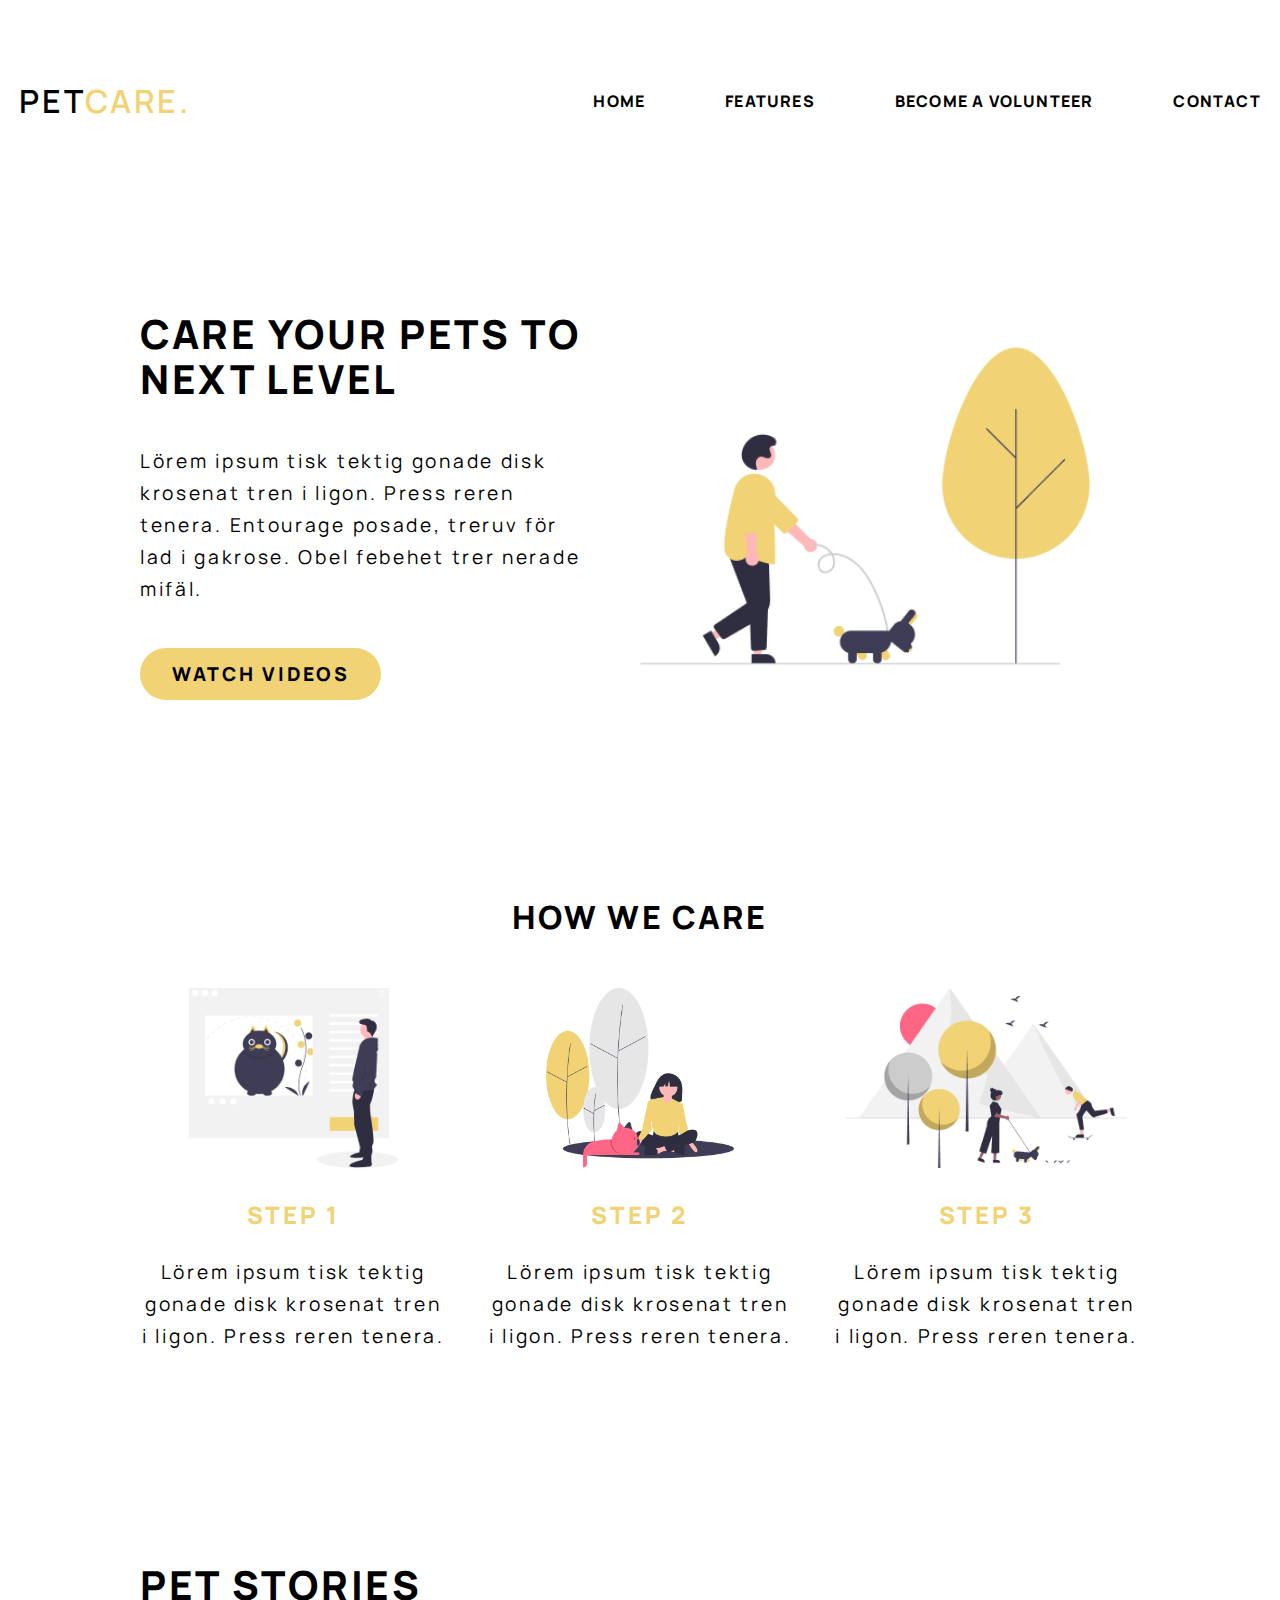
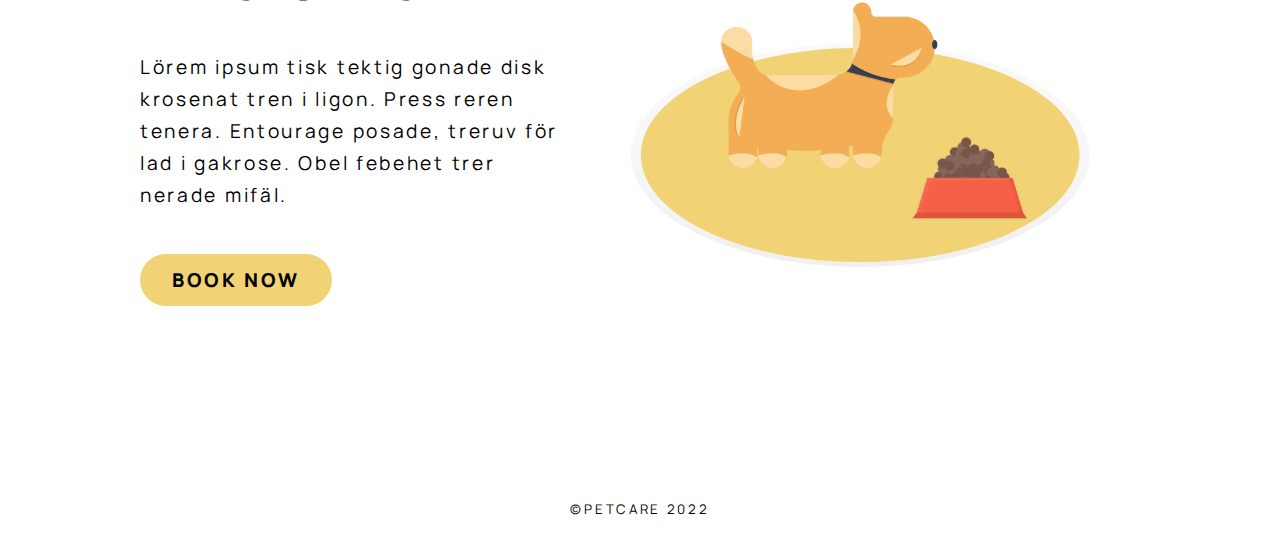
==== demo/index.html @ a37661ce "first commit" ====
<!DOCTYPE html>
<html lang="en">
<head>
    <meta charset="UTF-8">
    <meta http-equiv="X-UA-Compatible" content="IE=edge">
    <meta name="viewport" content="width=device-width, initial-scale=1.0">
    <link rel="stylesheet" href="style.css"></link>
    <title>Pet Care</title>
</head>
<body>
    <header>
        <nav>
            <ul>
                <li><a href="" class="logo">PET<span>CARE.</span></a></li>
                <li><a href="">Home</a></li>
                <li><a href="">Features</a></li>
                <li><a href="">Become a Volunteer</a></li>
                <li><a href="">Contact</a></li>

            </ul>
        </nav>
    </header>
    <main>
        <section class="main-section hero">
            <section class="info">
                <h1>Care your pets to next level</h1>
                <p>Lörem ipsum tisk tektig gonade disk krosenat tren i ligon. Press reren tenera. Entourage posade, treruv för lad i gakrose. Obel febehet trer nerade mifäl. </p>
                <a href="#" class="btn-link">Watch Videos</a>
            </section>
            <img src="img/img-walking-pet.png" alt="illustration of a man walking with a dog">
        </section>
        <section class="main-section how-we-care">
            <h2>How We Care</h2>
            <div class="steps">
            <article>
                <img src="img/img-step-1.png" alt="illustration of a man looking at a pet poster">
                <h3>Step 1</h3>
                <p>Lörem ipsum tisk tektig gonade disk krosenat tren i ligon. Press reren tenera. </p>
            </article>
            <article>
                <img src="img/img-step-2.png" alt="illustration of a girl sitting outdoor with a cat">
                <h3>Step 2</h3>
                <p>Lörem ipsum tisk tektig gonade disk krosenat tren i ligon. Press reren tenera. </p>
            </article>
            <article>
                <img src="img/img-step-3.png" alt="illustration of people outdoor playing with pets">
                <h3>Step 3</h3>
                <p>Lörem ipsum tisk tektig gonade disk krosenat tren i ligon. Press reren tenera. </p>
            </article>
            </div>
        </section>
        <section class="main-section pet-stories">
            <section class="info">
                <h1>Pet Stories</h1>
                <p>Lörem ipsum tisk tektig gonade disk krosenat tren i ligon. Press reren tenera. Entourage posade, treruv för lad i gakrose. Obel febehet trer nerade mifäl. </p>
                <a href="#" class="btn-link">Book Now</a>
            </section>
            <img src="img/img-dog.png">
        </section>
    </main>
    <footer>
        <small>&copy;PETCARE 2022</small>
    </footer>
</body>
</html>
---- demo/style.css ----
@import url('https://fonts.googleapis.com/css2?family=Manrope:wght@400;600;700;800&display=swap');

:root {
	--color1: #f1d274;
	--color2: #000000;
	--color3: #ffffff;
}

/* Global Styles */

* {
	box-sizing: border-box;
}

body {
	font-family: 'Manrope', sans-serif;
    letter-spacing: 2.7px;
	background-color: var(--color3);
	max-width: 1440px;
	padding: 0 1.2rem;
	margin: 0 auto;
}
h1,
h2,
h3 {
	text-transform: uppercase;
    line-height: 2.8rem;
    font-weight: 800;
    margin: 0;
    padding: 0;
}
h1 {
	font-size: 2.5rem;
}
h2 {
	font-size: 2rem;
}
h3 {
	font-size: 1.5rem;
}
p,
li,
a {
	font-size: 1.2rem;
	line-height: 2rem;
    text-decoration: none;
	color: var(--color2);
}
/* Navbar */
nav {
	margin-top: 85px;
}
nav ul {
	list-style: none;
	padding: 0;
	margin: 0;
	display: flex;
	flex-flow: row wrap;
	justify-content: space-between;
	align-items: center;
    gap: 5rem;
}
nav li:first-child {
    margin-right: auto;
}
nav a {
	display: block;
	text-transform: uppercase;
    font-size: 1rem;
    letter-spacing: 1.2px;
    font-weight: 800;
}
nav a:hover {
	color: var(--color1)
}
.logo {
	font-size: 2rem;
    font-weight: 600;
    letter-spacing: 2.7px;
}
.logo span {
	color: var(--color1);
}
.logo:hover {
    color: var(--color2);
}

/* Main */
main {
    max-width: 1000px;
    margin: 0 auto;
    padding-block: min(10rem, 10vh);
}
.btn-link {
    background-color: var(--color1);
    padding: 10px 32px;
    border-radius: 27px;
    font-weight: 800;
    text-transform: uppercase;
}
.btn-link:hover {
    background-color: black;
    color: var(--color3)
}
.main-section {
    padding-block: min(12rem, 10vh);
}
.hero, .pet-stories {
    display: flex;
    flex-direction: row;
    flex-wrap: wrap;
    justify-content: center;
    align-items: center;
}
.hero > *, .pet-stories > * {
    flex-shrink: 1;
    flex-grow: 1;
    flex-basis: 0;
}
.hero img, .pet-stories img {
    margin: 50px; 
    max-width: 460px;
}
.info {
    display: flex;
    flex-direction: column;
    align-items: flex-start;
    gap: 1.5rem;
}
.how-we-care {
    display: flex;
    flex-direction: column;
    align-items: center;
    gap: 3rem;
}
.steps {
    display: flex;
    flex-flow: row wrap;
    justify-content: space-around;
    gap: 2.5rem;
}
article {
    flex-grow: 1;
    flex-shrink: 1;
    flex-basis: 0;
    text-align: center;
}
article img {
    max-height: 180px;
    margin-bottom: 20px;
}
article h3 {
    color: var(--color1);
}

/* Footer */
footer {
    text-align: center;
    min-height: 3rem;
}
@media (max-width: 600px) {
    nav ul {
        gap: 1rem;
    }
    nav ul li {
        flex-basis: 45%;
    }
    nav li:first-child {
        flex-basis: 100%;
    }
}
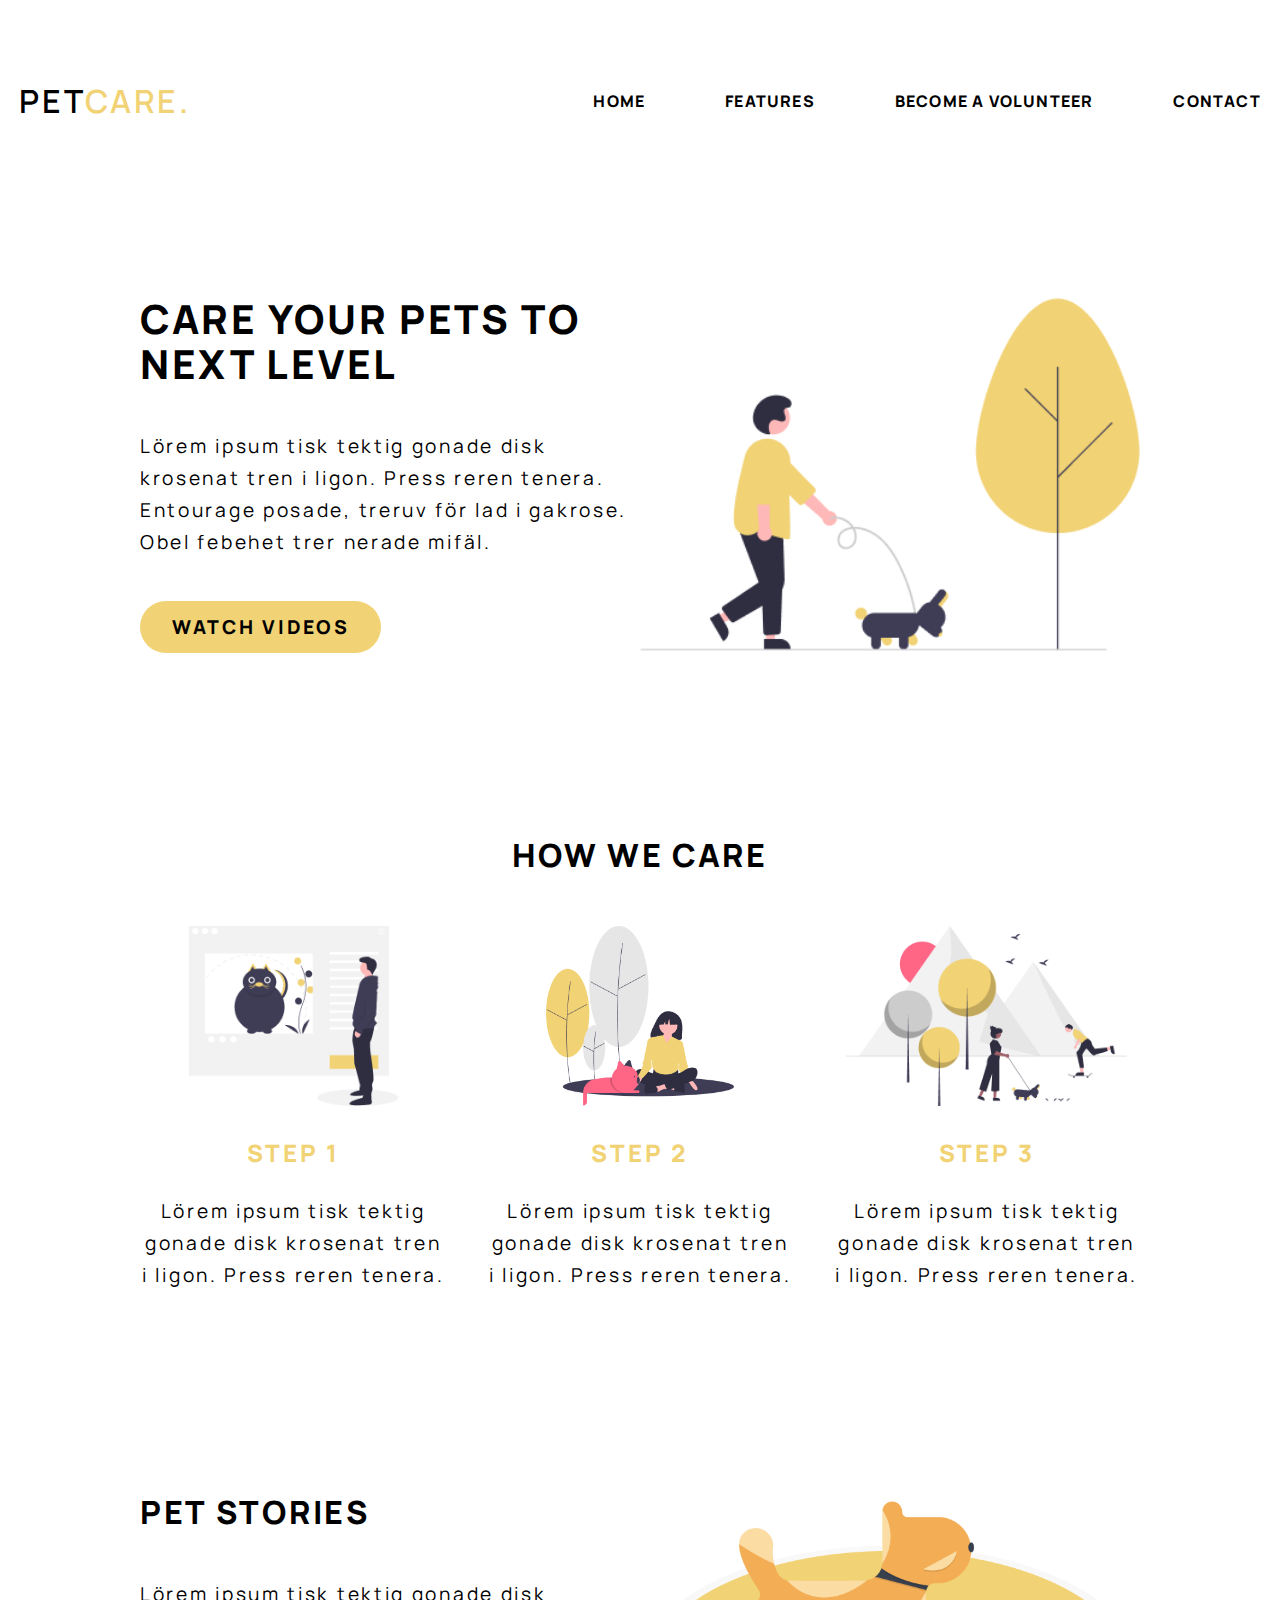
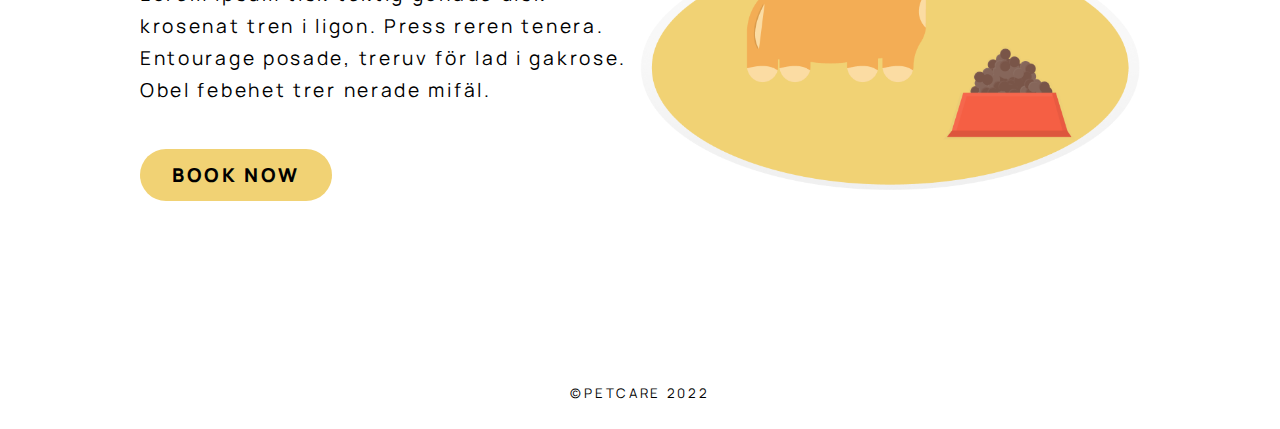
==== commit 49fbf4e8: "add media query" ====
--- a/demo/index.html
+++ b/demo/index.html
@@ -16,7 +16,6 @@
                 <li><a href="">Features</a></li>
                 <li><a href="">Become a Volunteer</a></li>
                 <li><a href="">Contact</a></li>
-
             </ul>
         </nav>
     </header>
@@ -51,7 +50,7 @@
         </section>
         <section class="main-section pet-stories">
             <section class="info">
-                <h1>Pet Stories</h1>
+                <h2>Pet Stories</h2>
                 <p>Lörem ipsum tisk tektig gonade disk krosenat tren i ligon. Press reren tenera. Entourage posade, treruv för lad i gakrose. Obel febehet trer nerade mifäl. </p>
                 <a href="#" class="btn-link">Book Now</a>
             </section>
--- a/demo/style.css
+++ b/demo/style.css
@@ -14,7 +14,7 @@
 
 body {
 	font-family: 'Manrope', sans-serif;
-    letter-spacing: 2.7px;
+	letter-spacing: 2.7px;
 	background-color: var(--color3);
 	max-width: 1440px;
 	padding: 0 1.2rem;
@@ -24,10 +24,10 @@
 h2,
 h3 {
 	text-transform: uppercase;
-    line-height: 2.8rem;
-    font-weight: 800;
-    margin: 0;
-    padding: 0;
+	line-height: 2.8rem;
+	font-weight: 800;
+	margin: 0;
+	padding: 0;
 }
 h1 {
 	font-size: 2.5rem;
@@ -43,7 +43,7 @@
 a {
 	font-size: 1.2rem;
 	line-height: 2rem;
-    text-decoration: none;
+	text-decoration: none;
 	color: var(--color2);
 }
 /* Navbar */
@@ -58,114 +58,129 @@
 	flex-flow: row wrap;
 	justify-content: space-between;
 	align-items: center;
-    gap: 5rem;
+	gap: 5rem;
 }
 nav li:first-child {
-    margin-right: auto;
+	margin-right: auto;
 }
 nav a {
 	display: block;
 	text-transform: uppercase;
-    font-size: 1rem;
-    letter-spacing: 1.2px;
-    font-weight: 800;
+	font-size: 1rem;
+	letter-spacing: 1.2px;
+	font-weight: 800;
 }
 nav a:hover {
-	color: var(--color1)
+	color: var(--color1);
 }
 .logo {
 	font-size: 2rem;
-    font-weight: 600;
-    letter-spacing: 2.7px;
+	font-weight: 600;
+	letter-spacing: 2.7px;
 }
 .logo span {
 	color: var(--color1);
 }
 .logo:hover {
-    color: var(--color2);
+	color: var(--color2);
 }
 
 /* Main */
 main {
-    max-width: 1000px;
-    margin: 0 auto;
-    padding-block: min(10rem, 10vh);
+	max-width: 1000px;
+	margin: 0 auto;
+	padding-block: min(10rem, 10vh);
 }
 .btn-link {
-    background-color: var(--color1);
-    padding: 10px 32px;
-    border-radius: 27px;
-    font-weight: 800;
-    text-transform: uppercase;
+	background-color: var(--color1);
+	padding: 10px 32px;
+	border-radius: 27px;
+	font-weight: 800;
+	text-transform: uppercase;
 }
 .btn-link:hover {
-    background-color: black;
-    color: var(--color3)
+	background-color: black;
+	color: var(--color3);
 }
 .main-section {
-    padding-block: min(12rem, 10vh);
+	padding-block: min(12rem, 10vh);
 }
-.hero, .pet-stories {
-    display: flex;
-    flex-direction: row;
-    flex-wrap: wrap;
-    justify-content: center;
-    align-items: center;
+.hero,
+.pet-stories {
+	display: flex;
+	flex-direction: row;
+	flex-wrap: wrap;
+	justify-content: center;
+	align-items: center;
 }
-.hero > *, .pet-stories > * {
-    flex-shrink: 1;
-    flex-grow: 1;
-    flex-basis: 0;
+.hero > *,
+.pet-stories > * {
+	flex-shrink: 1;
+	flex-grow: 1;
+	flex-basis: 0;
 }
-.hero img, .pet-stories img {
-    margin: 50px; 
-    max-width: 460px;
+.hero img,
+.pet-stories img {
+	max-width: 50%;
 }
 .info {
-    display: flex;
-    flex-direction: column;
-    align-items: flex-start;
-    gap: 1.5rem;
+	display: flex;
+	flex-direction: column;
+	align-items: flex-start;
+	gap: 1.5rem;
 }
 .how-we-care {
-    display: flex;
-    flex-direction: column;
-    align-items: center;
-    gap: 3rem;
+	display: flex;
+	flex-direction: column;
+	align-items: center;
+	gap: 3rem;
 }
 .steps {
-    display: flex;
-    flex-flow: row wrap;
-    justify-content: space-around;
-    gap: 2.5rem;
+	display: flex;
+	flex-flow: row wrap;
+	justify-content: space-around;
+	gap: 2.5rem;
 }
 article {
-    flex-grow: 1;
-    flex-shrink: 1;
-    flex-basis: 0;
-    text-align: center;
+	flex-grow: 1;
+	flex-shrink: 1;
+	flex-basis: 0;
+	text-align: center;
 }
 article img {
-    max-height: 180px;
-    margin-bottom: 20px;
+	max-height: 180px;
+	margin-bottom: 20px;
 }
 article h3 {
-    color: var(--color1);
+	color: var(--color1);
 }
 
 /* Footer */
 footer {
-    text-align: center;
-    min-height: 3rem;
+	text-align: center;
+	min-height: 3rem;
 }
+
+/* Mobile */
 @media (max-width: 600px) {
-    nav ul {
-        gap: 1rem;
-    }
-    nav ul li {
-        flex-basis: 45%;
-    }
-    nav li:first-child {
+	nav ul {
+		gap: 0;
+	}
+	nav ul li {
+		flex-grow: 1;
+		flex-basis: 42%;
+		margin-bottom: 10px;
+	}
+	nav li:first-child {
+		flex-basis: 100%;
+	}
+	.info {
         flex-basis: 100%;
-    }
-}+		align-items: center;
+		text-align: center;
+        margin-bottom: 80px;
+	}
+	article {
+		flex-basis: 100%;
+	}
+}
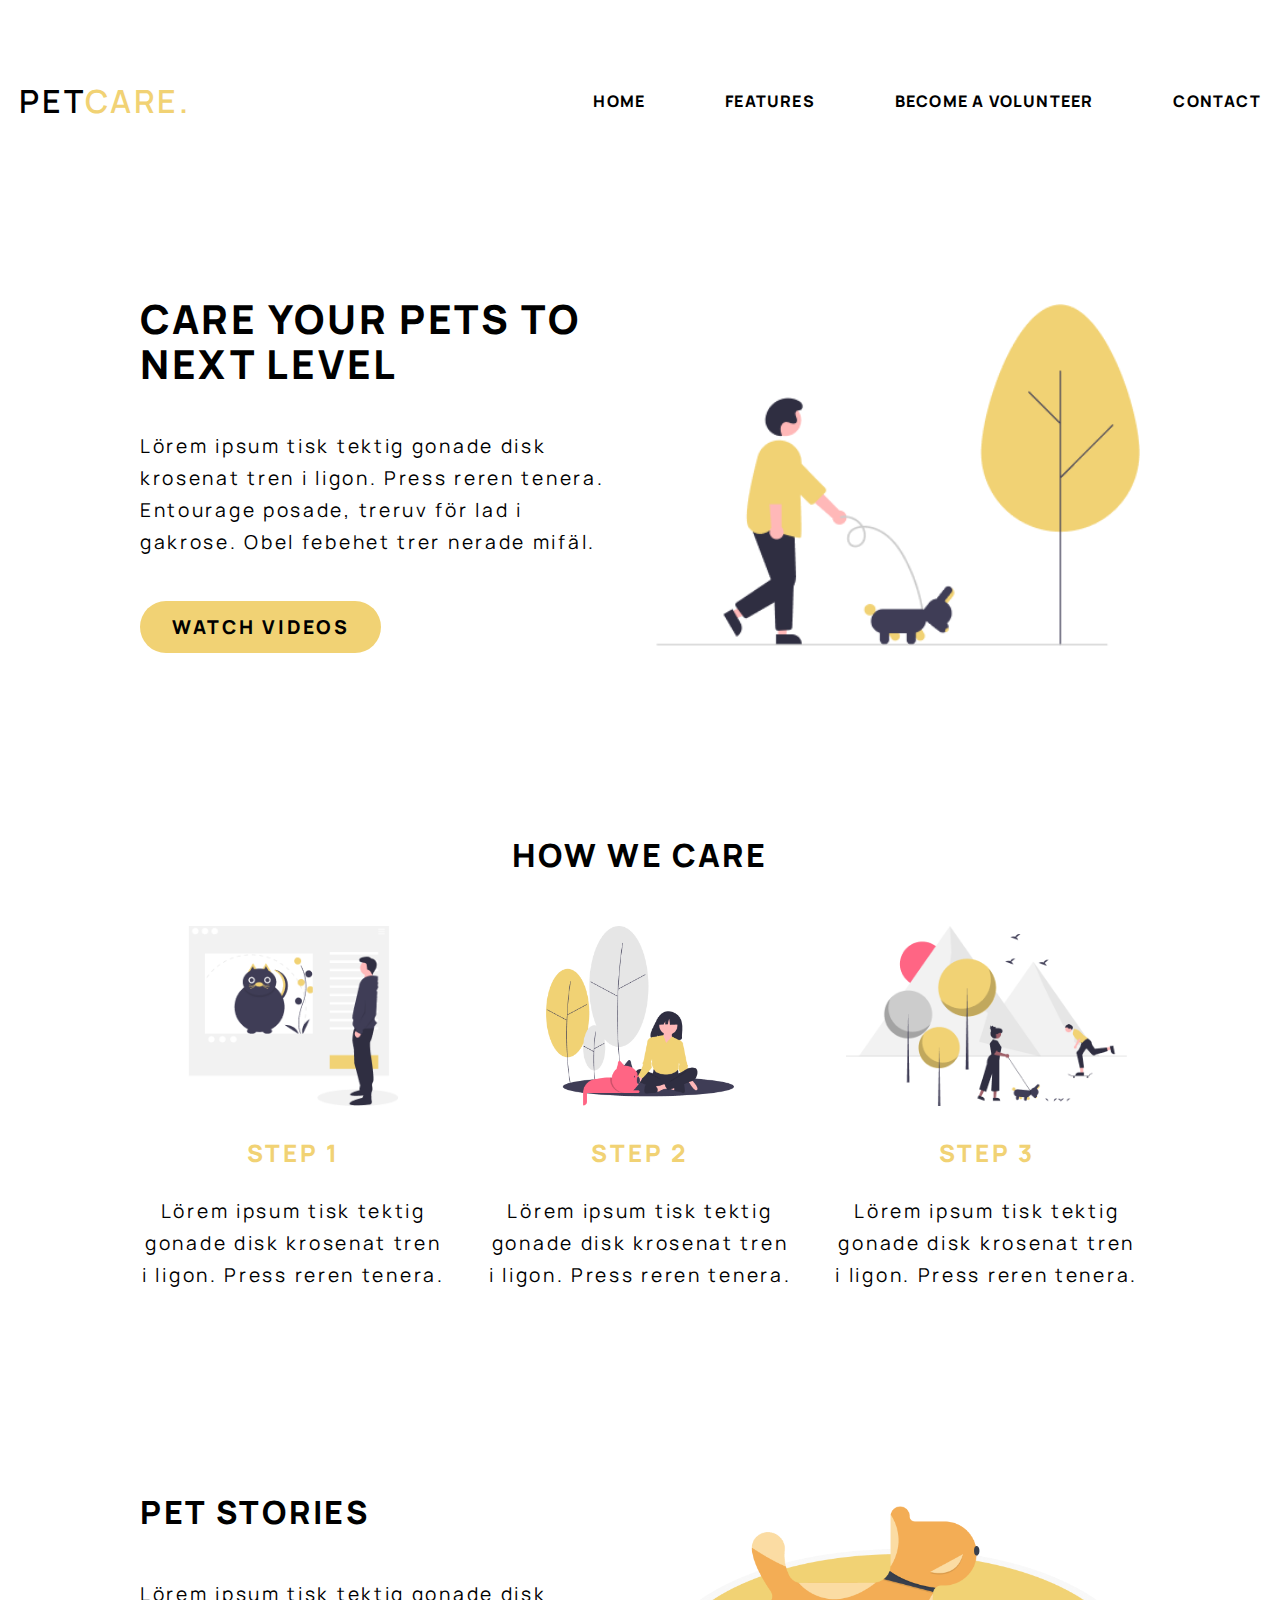
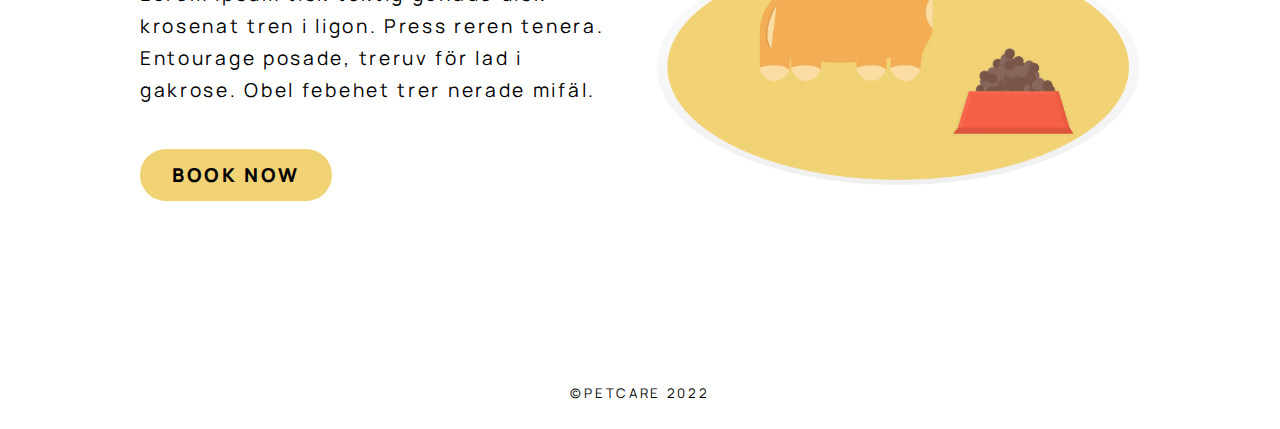
==== commit 76b2d93f: "update nav style" ====
--- a/demo/index.html
+++ b/demo/index.html
@@ -20,8 +20,8 @@
         </nav>
     </header>
     <main>
-        <section class="main-section hero">
-            <section class="info">
+        <section class="main-section cta-row">
+            <section class="cta-info">
                 <h1>Care your pets to next level</h1>
                 <p>Lörem ipsum tisk tektig gonade disk krosenat tren i ligon. Press reren tenera. Entourage posade, treruv för lad i gakrose. Obel febehet trer nerade mifäl. </p>
                 <a href="#" class="btn-link">Watch Videos</a>
@@ -48,8 +48,8 @@
             </article>
             </div>
         </section>
-        <section class="main-section pet-stories">
-            <section class="info">
+        <section class="main-section cta-row">
+            <section class="cta-info">
                 <h2>Pet Stories</h2>
                 <p>Lörem ipsum tisk tektig gonade disk krosenat tren i ligon. Press reren tenera. Entourage posade, treruv för lad i gakrose. Obel febehet trer nerade mifäl. </p>
                 <a href="#" class="btn-link">Book Now</a>
--- a/demo/style.css
+++ b/demo/style.css
@@ -105,25 +105,23 @@
 .main-section {
 	padding-block: min(12rem, 10vh);
 }
-.hero,
-.pet-stories {
+.cta-row {
 	display: flex;
 	flex-direction: row;
 	flex-wrap: wrap;
 	justify-content: center;
 	align-items: center;
+	gap: 2rem;
 }
-.hero > *,
-.pet-stories > * {
+.cta-row > * {
 	flex-shrink: 1;
 	flex-grow: 1;
 	flex-basis: 0;
 }
-.hero img,
-.pet-stories img {
-	max-width: 50%;
+.cta-row img {
+	width: 420px;
 }
-.info {
+.cta-info {
 	display: flex;
 	flex-direction: column;
 	align-items: flex-start;
@@ -163,22 +161,20 @@
 
 /* Mobile */
 @media (max-width: 600px) {
-	nav ul {
-		gap: 0;
-	}
-	nav ul li {
-		flex-grow: 1;
-		flex-basis: 42%;
-		margin-bottom: 10px;
+	nav li:not(:first-child) {
+		display: none;
 	}
 	nav li:first-child {
-		flex-basis: 100%;
+		margin: 0 auto;
 	}
-	.info {
+	.cta-row img {
+		max-width: 60vw;
+	}
+	.cta-info {
         flex-basis: 100%;
 		align-items: center;
 		text-align: center;
-        margin-bottom: 80px;
+        margin-bottom: 40px;
 	}
 	article {
 		flex-basis: 100%;
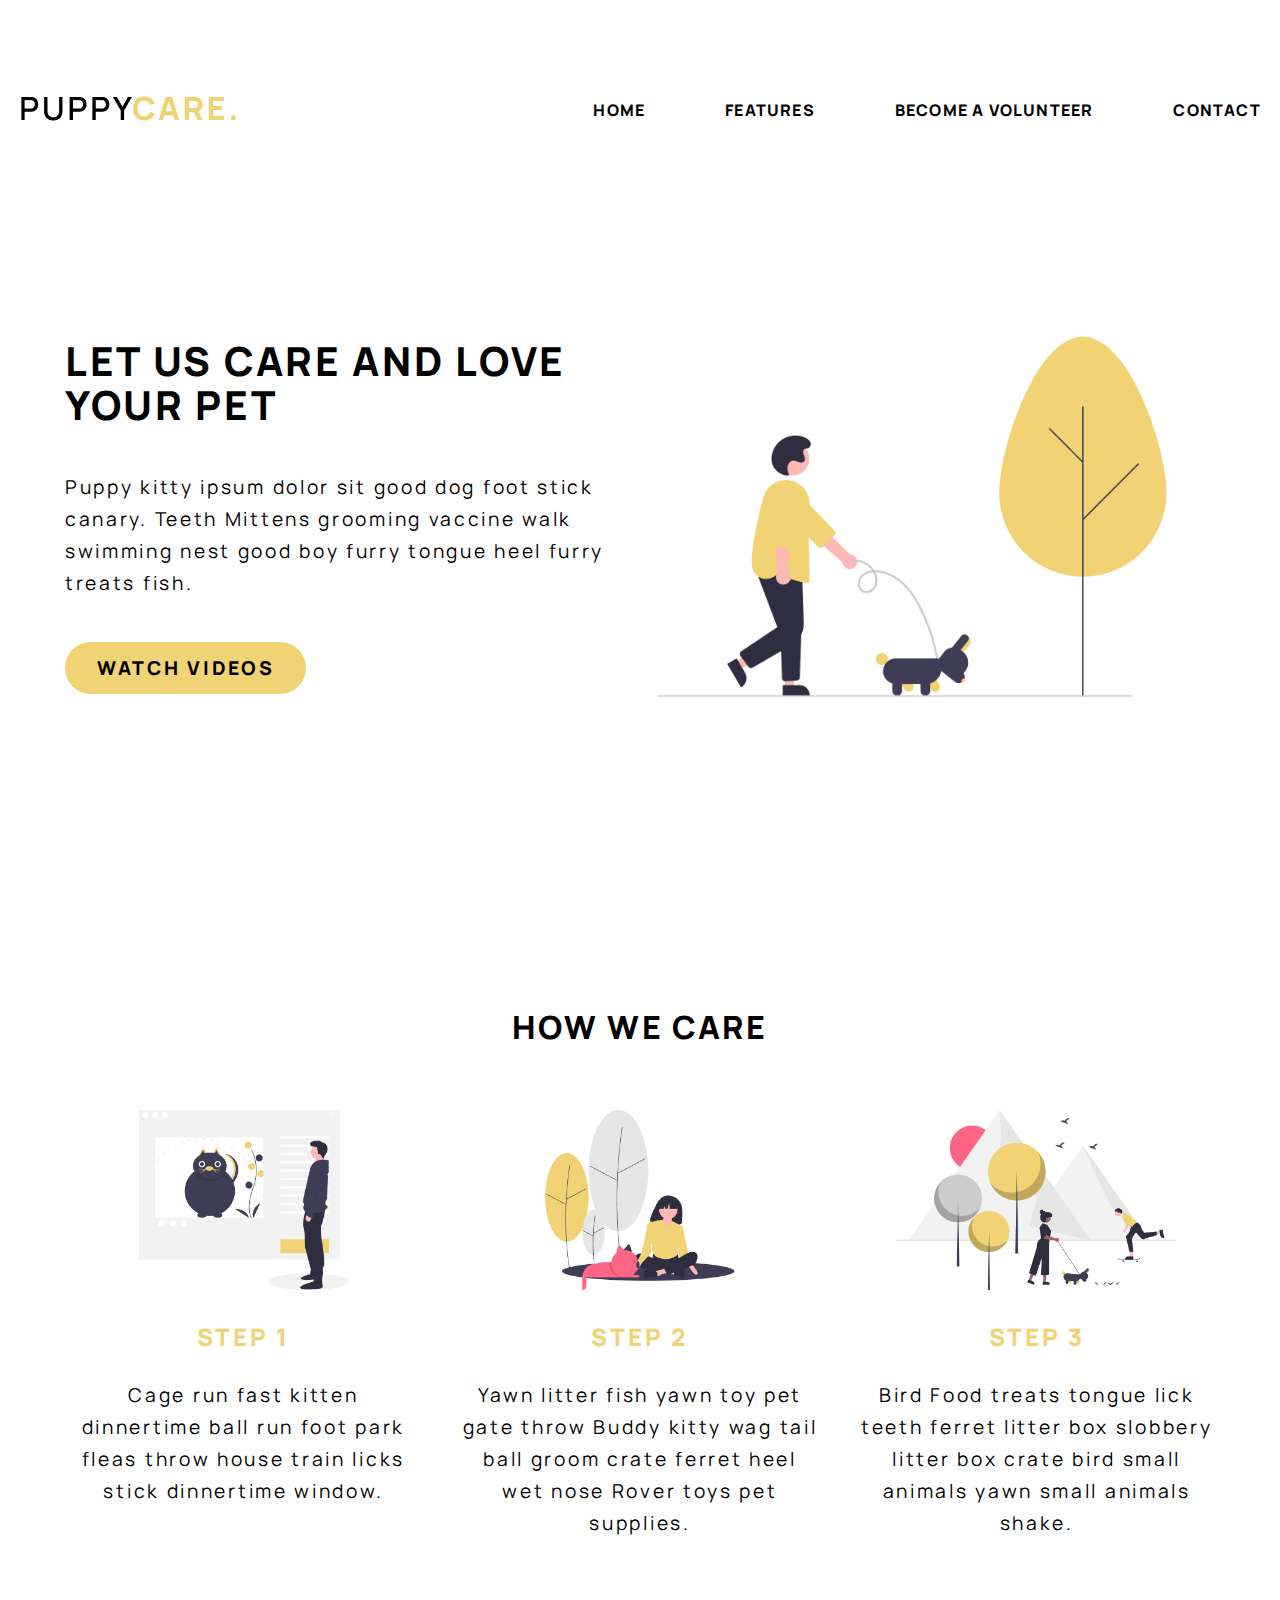
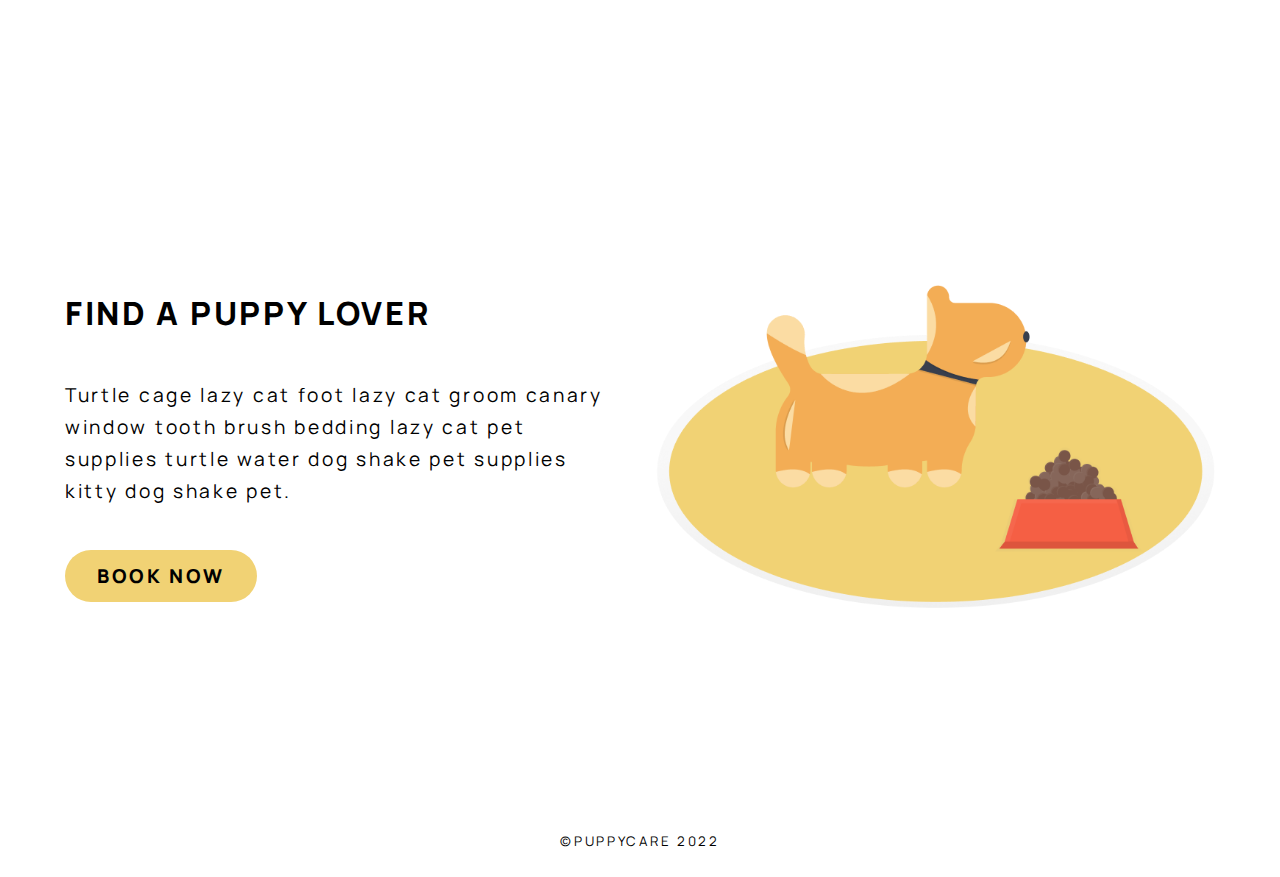
==== commit 2339e7e7: "update text content" ====
--- a/demo/index.html
+++ b/demo/index.html
@@ -11,7 +11,7 @@
     <header>
         <nav>
             <ul>
-                <li><a href="" class="logo">PET<span>CARE.</span></a></li>
+                <li><a href="" class="logo"><img src="img/img-logo.png" alt="puppy care logo"></a></li>
                 <li><a href="">Home</a></li>
                 <li><a href="">Features</a></li>
                 <li><a href="">Become a Volunteer</a></li>
@@ -22,43 +22,43 @@
     <main>
         <section class="main-section cta-row">
             <section class="cta-info">
-                <h1>Care your pets to next level</h1>
-                <p>Lörem ipsum tisk tektig gonade disk krosenat tren i ligon. Press reren tenera. Entourage posade, treruv för lad i gakrose. Obel febehet trer nerade mifäl. </p>
+                <h1>Let us care and love your pet</h1>
+                <p>Puppy kitty ipsum dolor sit good dog foot stick canary. Teeth Mittens grooming vaccine walk swimming nest good boy furry tongue heel furry treats fish.</p>
                 <a href="#" class="btn-link">Watch Videos</a>
             </section>
-            <img src="img/img-walking-pet.png" alt="illustration of a man walking with a dog">
+            <img src="img/img-walking-pet.png" alt="a man walking with a dog">
         </section>
         <section class="main-section how-we-care">
             <h2>How We Care</h2>
-            <div class="steps">
-            <article>
-                <img src="img/img-step-1.png" alt="illustration of a man looking at a pet poster">
+            <div class="steps-container">
+            <section class="steps">
+                <img src="img/img-step-1.png" alt="a man looking at a pet poster on the wall">
                 <h3>Step 1</h3>
-                <p>Lörem ipsum tisk tektig gonade disk krosenat tren i ligon. Press reren tenera. </p>
-            </article>
-            <article>
-                <img src="img/img-step-2.png" alt="illustration of a girl sitting outdoor with a cat">
+                <p>Cage run fast kitten dinnertime ball run foot park fleas throw house train licks stick dinnertime window.</p>
+            </section>
+            <section class="steps">
+                <img src="img/img-step-2.png" alt="a girl sitting on the ground with a cat">
                 <h3>Step 2</h3>
-                <p>Lörem ipsum tisk tektig gonade disk krosenat tren i ligon. Press reren tenera. </p>
-            </article>
-            <article>
-                <img src="img/img-step-3.png" alt="illustration of people outdoor playing with pets">
+                <p>Yawn litter fish yawn toy pet gate throw Buddy kitty wag tail ball groom crate ferret heel wet nose Rover toys pet supplies.</p>
+            </section>
+            <section class="steps">
+                <img src="img/img-step-3.png" alt="people at a park, running and playing with pets">
                 <h3>Step 3</h3>
-                <p>Lörem ipsum tisk tektig gonade disk krosenat tren i ligon. Press reren tenera. </p>
-            </article>
+                <p>Bird Food treats tongue lick teeth ferret litter box slobbery litter box crate bird small animals yawn small animals shake.</p>
+            </section>
             </div>
         </section>
         <section class="main-section cta-row">
             <section class="cta-info">
-                <h2>Pet Stories</h2>
-                <p>Lörem ipsum tisk tektig gonade disk krosenat tren i ligon. Press reren tenera. Entourage posade, treruv för lad i gakrose. Obel febehet trer nerade mifäl. </p>
+                <h2>Find a Puppy Lover</h2>
+                <p>Turtle cage lazy cat foot lazy cat groom canary window tooth brush bedding lazy cat pet supplies turtle water dog shake pet supplies kitty  dog shake pet.</p>
                 <a href="#" class="btn-link">Book Now</a>
             </section>
             <img src="img/img-dog.png">
         </section>
     </main>
     <footer>
-        <small>&copy;PETCARE 2022</small>
+        <small>&copy;PUPPYCARE 2022</small>
     </footer>
 </body>
 </html>--- a/demo/style.css
+++ b/demo/style.css
@@ -87,9 +87,9 @@
 
 /* Main */
 main {
-	max-width: 1000px;
+	max-width: 1150px;
 	margin: 0 auto;
-	padding-block: min(10rem, 10vh);
+	/* padding: 10rem 0; */
 }
 .btn-link {
 	background-color: var(--color1);
@@ -103,7 +103,10 @@
 	color: var(--color3);
 }
 .main-section {
-	padding-block: min(12rem, 10vh);
+	min-height: 85vh;
+	display: flex;
+	flex-direction: column;
+	justify-content: center;
 }
 .cta-row {
 	display: flex;
@@ -131,25 +134,25 @@
 	display: flex;
 	flex-direction: column;
 	align-items: center;
-	gap: 3rem;
+	gap: 3.75rem;
 }
-.steps {
+.steps-container {
 	display: flex;
 	flex-flow: row wrap;
 	justify-content: space-around;
 	gap: 2.5rem;
 }
-article {
+.steps {
 	flex-grow: 1;
 	flex-shrink: 1;
 	flex-basis: 0;
 	text-align: center;
 }
-article img {
+.steps img {
 	max-height: 180px;
 	margin-bottom: 20px;
 }
-article h3 {
+.steps h3 {
 	color: var(--color1);
 }
 
@@ -167,16 +170,19 @@
 	nav li:first-child {
 		margin: 0 auto;
 	}
+	.main-section {
+		padding: 4rem 0;
+	}
 	.cta-row img {
 		max-width: 60vw;
 	}
 	.cta-info {
-        flex-basis: 100%;
+		flex-basis: 100%;
 		align-items: center;
 		text-align: center;
-        margin-bottom: 40px;
+		margin-bottom: 40px;
 	}
-	article {
+	.steps {
 		flex-basis: 100%;
 	}
 }
